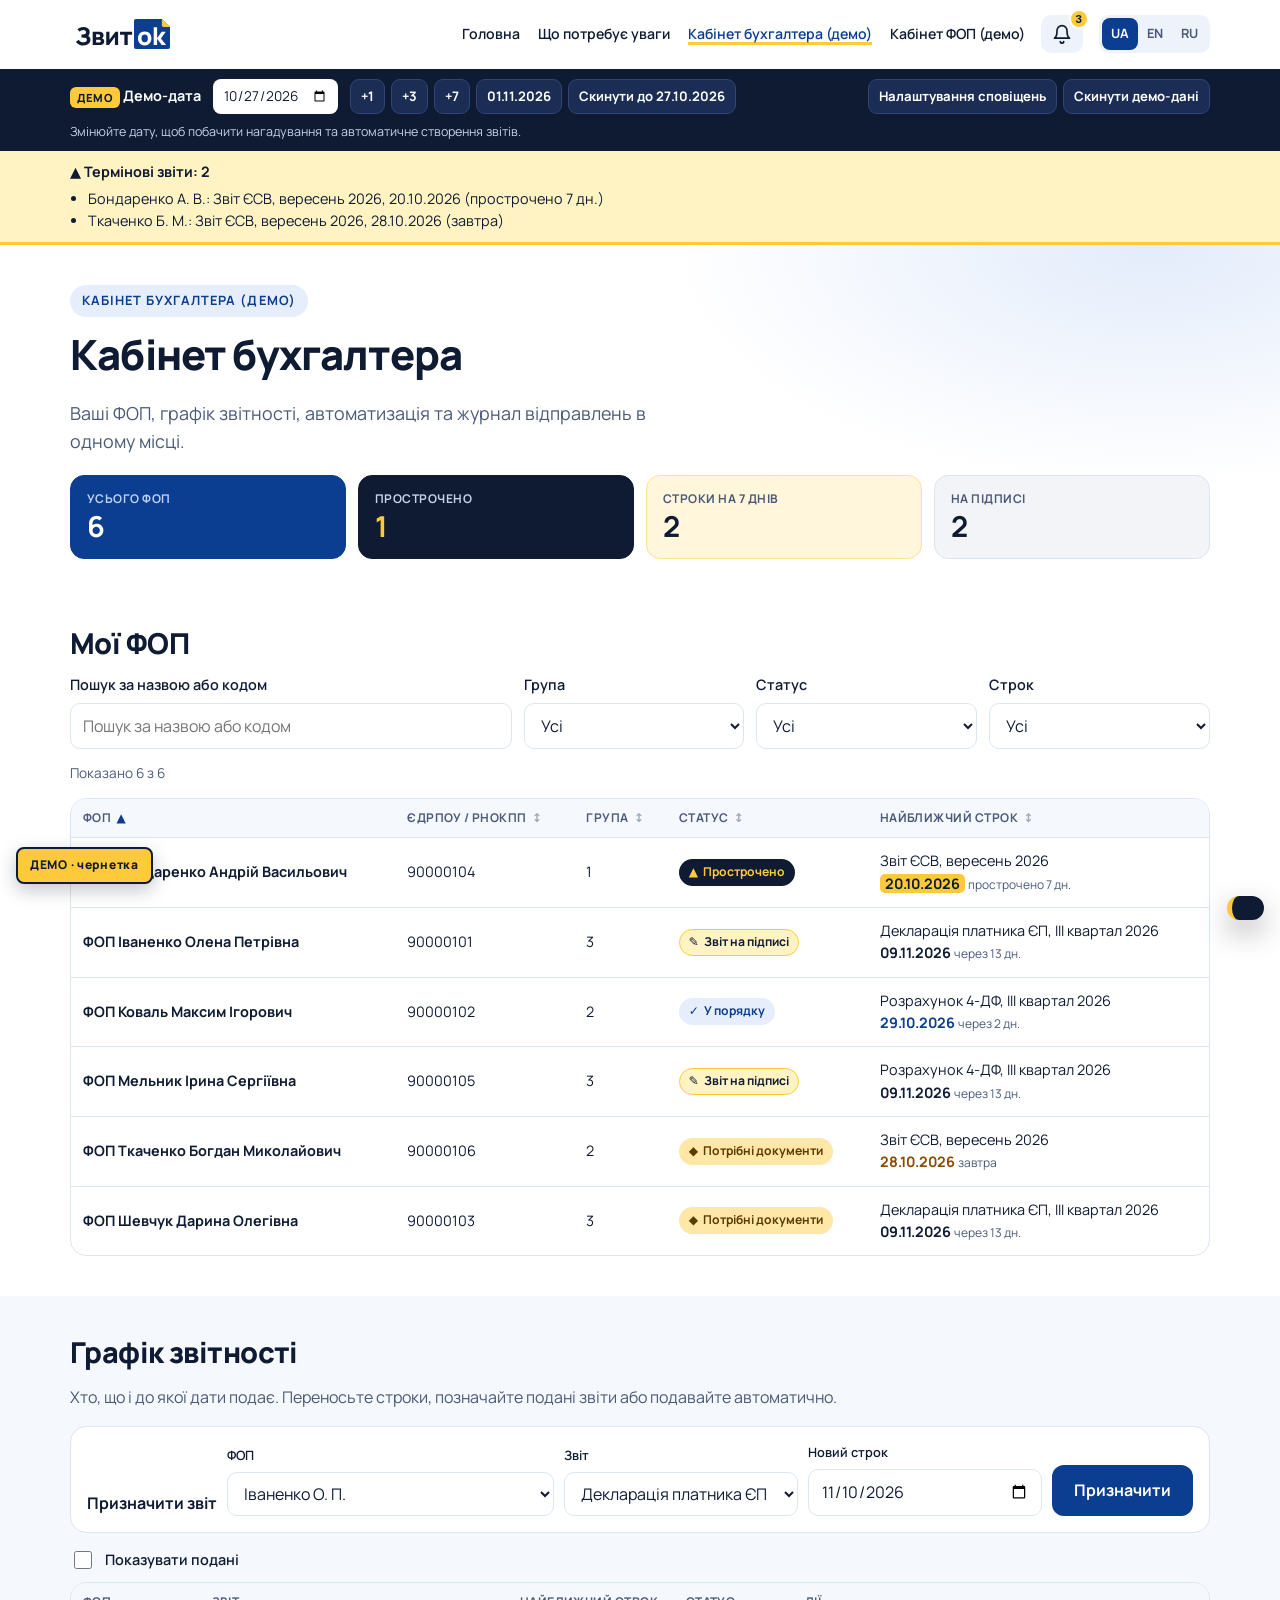
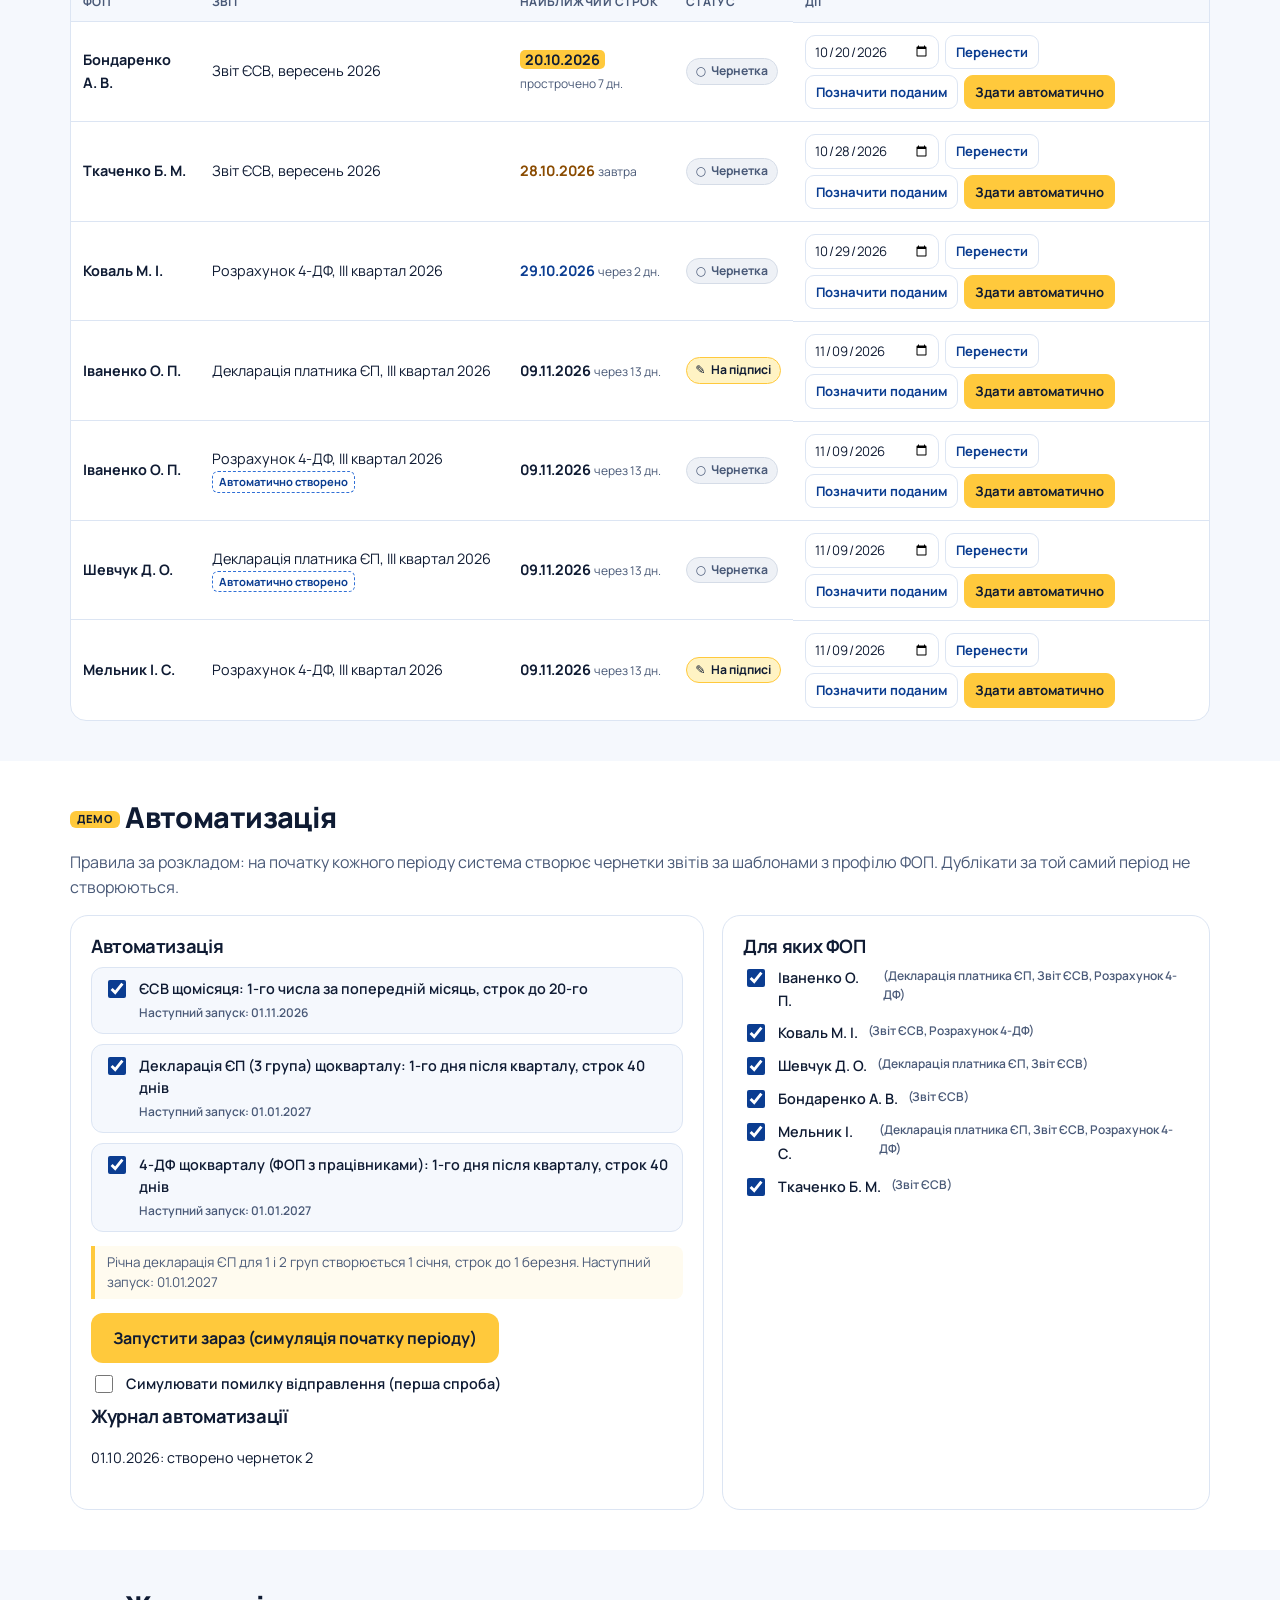
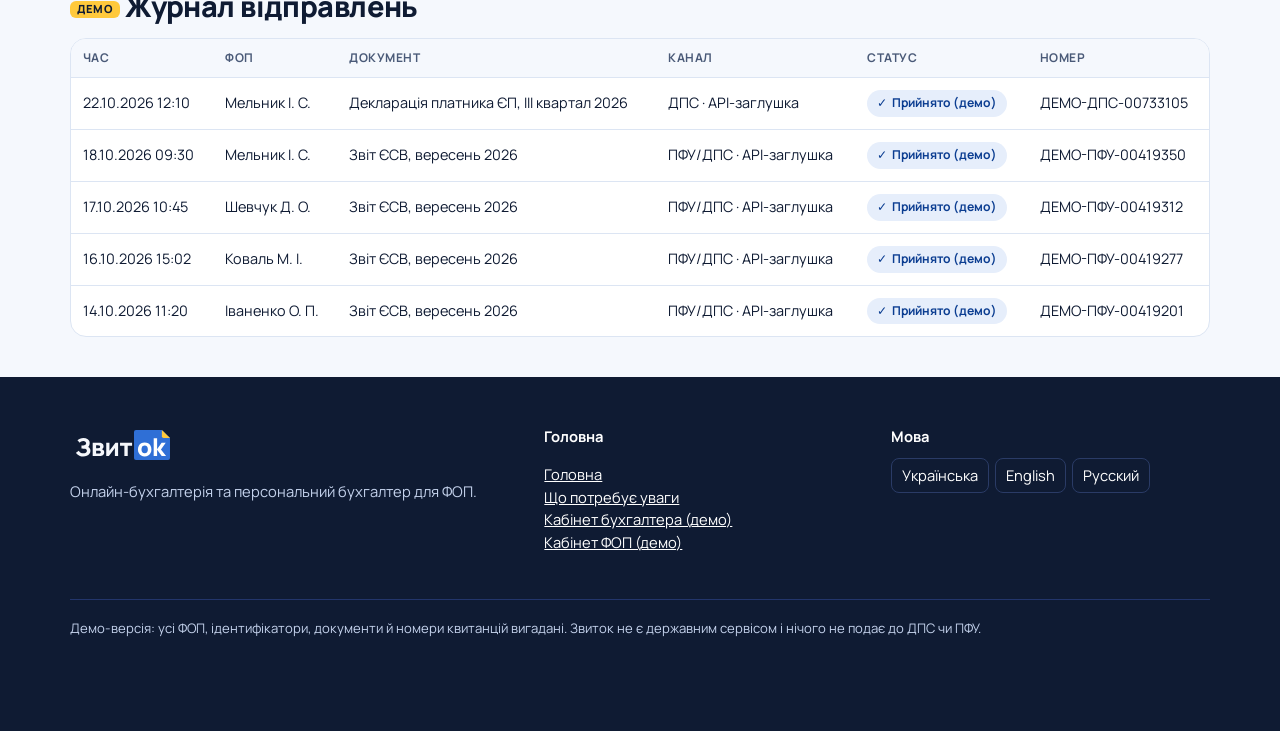
==== accountant.html @ 7a078bf0 "Add accountant, FOP cabinet and dashboard demo pages with automation layer" ====
<!doctype html>
<html lang="uk">
<head>
<meta charset="utf-8"><meta name="viewport" content="width=device-width,initial-scale=1">
<title>Звиток (демо)</title>
<meta name="theme-color" content="#0B3D91"><meta name="robots" content="noindex">
<link rel="icon" href="assets/favicon.ico" sizes="any"><link rel="icon" type="image/png" href="assets/favicon-32.png"><link rel="apple-touch-icon" href="assets/android-chrome-192.png">
<link rel="stylesheet" href="styles.css"><link rel="stylesheet" href="cabinet.css">
</head>
<body data-page="acc" data-title="t_acc">
<main id="main" class="cab">
<section class="chead"><div class="wrap">
 <span class="eyebrow" data-i18n="nav_acc"></span><h1 data-i18n="a_h1"></h1><p class="lead" data-i18n="a_lead"></p>
 <div class="counters" id="counters"></div>
</div></section>

<section class="cs" aria-labelledby="h-fops"><div class="wrap">
 <h2 id="h-fops" data-i18n="tb_title"></h2>
 <div class="filters">
  <div><label for="fq" data-i18n="search"></label><input id="fq" type="search" data-i18n-ph="search" autocomplete="off"></div>
  <div><label for="fg" data-i18n="f_group"></label><select id="fg"><option value="" data-i18n="all"></option><option value="1">1</option><option value="2">2</option><option value="3">3</option></select></div>
  <div><label for="fs" data-i18n="f_status"></label><select id="fs"><option value="" data-i18n="all"></option><option value="ok" data-i18n="fs_ok"></option><option value="docs" data-i18n="fs_docs"></option><option value="sign" data-i18n="fs_sign"></option><option value="over" data-i18n="fs_over"></option></select></div>
  <div><label for="fd" data-i18n="f_dl"></label><select id="fd"><option value="" data-i18n="all"></option><option value="d7" data-i18n="dl_7"></option><option value="m" data-i18n="dl_m"></option><option value="over" data-i18n="dl_over"></option></select></div>
 </div>
 <p class="muted small" id="found" aria-live="polite"></p>
 <div class="tcard"><table class="dt rt" id="ftab"><thead><tr>
  <th aria-sort="ascending" data-k="name"><button data-i18n="th_name"></button></th><th aria-sort="none" data-k="code"><button data-i18n="th_code"></button></th><th aria-sort="none" data-k="group"><button data-i18n="th_group"></button></th><th aria-sort="none" data-k="status"><button data-i18n="th_status"></button></th><th aria-sort="none" data-k="dl"><button data-i18n="th_dl"></button></th>
 </tr></thead><tbody></tbody></table></div>
</div></section>

<section class="cs alt" aria-labelledby="h-sch" id="schedule"><div class="wrap">
 <h2 id="h-sch" data-i18n="sc_title"></h2><p class="muted" data-i18n="sc_lead"></p>
 <form class="addf" id="addf"><b data-i18n="add_title"></b>
  <div><label for="af" data-i18n="th_name"></label><select id="af" required></select></div>
  <div><label for="at" data-i18n="th_rep"></label><select id="at"><option value="ep" data-i18n="ty_ep"></option><option value="df4" data-i18n="ty_df4"></option><option value="esv" data-i18n="ty_esv"></option></select></div>
  <div><label for="ad" data-i18n="new_dl"></label><input type="date" id="ad" required></div>
  <button class="btn btn-b" data-i18n="add_btn"></button>
 </form>
 <label class="tg"><input type="checkbox" id="showsub"> <span data-i18n="show_sub"></span></label>
 <div class="tcard"><table class="dt rt" id="stab"><thead><tr><th data-i18n="th_name"></th><th data-i18n="th_rep"></th><th data-i18n="th_dl"></th><th data-i18n="th_status"></th><th data-i18n="th_act"></th></tr></thead><tbody></tbody></table></div>
</div></section>

<section class="cs" aria-labelledby="h-auto" id="automation"><div class="wrap">
 <h2 id="h-auto"><span class="dtag">ДЕМО</span> <span data-i18n="au_title"></span></h2><p class="muted" data-i18n="au_lead"></p>
 <div class="agrid"><div class="panel" id="rules"></div><div class="panel" id="afops"></div></div>
</div></section>

<section class="cs alt" aria-labelledby="h-log" id="log"><div class="wrap">
 <h2 id="h-log"><span class="dtag">ДЕМО</span> <span data-i18n="lg_title"></span></h2>
 <div class="tcard"><table class="dt rt" id="ltab"><thead><tr><th data-i18n="lg_time"></th><th data-i18n="lg_fop"></th><th data-i18n="lg_doc"></th><th data-i18n="lg_ch"></th><th data-i18n="lg_st"></th><th data-i18n="lg_ref"></th></tr></thead><tbody></tbody></table></div>
</div></section>
</main>
<script src="i18n.js"></script><script src="cab-i18n.js"></script><script src="data.js"></script><script src="common.js"></script><script src="fopcard.js"></script><script src="accountant.js"></script>
</body></html>
---- styles.css ----
@font-face{font-family:Manrope;src:url(assets/manrope.ttf) format("truetype");font-weight:200 800;font-display:swap}
:root{--blue:#0B3D91;--yellow:#FFC93C;--navy:#0F1B33;--dark:#0B1630;--lblue:#2F6FD6;--bg:#F5F8FD;--line:#DCE5F3;--muted:#4A5A78;--r:18px}
*{box-sizing:border-box}html{scroll-behavior:smooth;scroll-padding-top:80px}
body{margin:0;font-family:Manrope,system-ui,-apple-system,"Segoe UI",Roboto,sans-serif;color:var(--navy);background:#fff;line-height:1.55;-webkit-font-smoothing:antialiased}
img{max-width:100%;display:block}a{color:var(--blue)}
.wrap{max-width:1180px;margin:0 auto;padding:0 20px}
h1,h2,h3{line-height:1.15;margin:0 0 .5em;letter-spacing:-.02em}
h1{font-size:clamp(2rem,5.2vw,3.5rem);font-weight:800}h2{font-size:clamp(1.6rem,3.4vw,2.5rem);font-weight:800}h3{font-size:1.15rem;font-weight:700}
.eyebrow{display:inline-block;font-size:.8rem;font-weight:700;letter-spacing:.08em;text-transform:uppercase;color:var(--blue);background:#E6EEFB;padding:6px 12px;border-radius:99px;margin-bottom:14px}
.dark .eyebrow{background:rgba(255,201,60,.14);color:var(--yellow)}
.lead{font-size:1.12rem;color:var(--muted);max-width:640px}.dark .lead{color:#C4D2EC}
section{padding:72px 0}.dark{background:var(--dark);color:#fff}
.btn{display:inline-flex;align-items:center;gap:8px;font:inherit;font-weight:700;border:0;border-radius:12px;padding:13px 22px;cursor:pointer;text-decoration:none;transition:transform .2s,box-shadow .2s,background .2s}
.btn-y{background:var(--yellow);color:var(--navy)}.btn-y:hover{transform:translateY(-2px);box-shadow:0 10px 24px rgba(255,201,60,.4)}
.btn-b{background:var(--blue);color:#fff}.btn-b:hover{background:var(--lblue)}
.btn-o{background:transparent;color:var(--blue);border:2px solid var(--line)}.btn-o:hover{border-color:var(--blue)}
:focus-visible{outline:3px solid var(--lblue);outline-offset:3px}
.skip{position:absolute;left:-999px}.skip:focus{left:10px;top:10px;z-index:99;background:#fff;padding:8px}
/* ribbon */
.ribbon{position:fixed;bottom:16px;left:16px;z-index:60;background:var(--yellow);color:var(--navy);font-weight:800;font-size:.75rem;letter-spacing:.06em;padding:7px 12px;border-radius:8px;box-shadow:0 6px 18px rgba(15,27,51,.25);border:2px solid var(--navy)}
/* header */
header{position:sticky;top:0;z-index:50;background:rgba(255,255,255,.9);backdrop-filter:blur(10px);border-bottom:1px solid transparent;transition:border-color .2s,box-shadow .2s}
header.scrolled{border-color:var(--line);box-shadow:0 4px 20px rgba(15,27,51,.06)}
.hbar{display:flex;align-items:center;gap:16px;height:68px}
.logo img{height:40px;width:auto}
nav.main{display:none;gap:16px;margin-left:auto;align-items:center}nav.main a{white-space:nowrap;font-size:.88rem!important;color:var(--navy);text-decoration:none;font-weight:600;font-size:.95rem}nav.main a:hover{color:var(--blue)}
.langs{display:flex;background:#EEF3FB;border-radius:10px;padding:3px;margin-left:auto}
.langs button{font:inherit;font-size:.8rem;font-weight:700;border:0;background:none;padding:6px 9px;border-radius:8px;cursor:pointer;color:var(--muted)}
.langs button[aria-pressed=true]{background:var(--blue);color:#fff}
.hcta{display:none}
.burger{border:0;background:#EEF3FB;border-radius:10px;width:42px;height:38px;cursor:pointer;font-size:1.2rem;color:var(--navy)}
.mnav{display:none;flex-direction:column;padding:8px 20px 18px;border-top:1px solid var(--line);background:#fff}
.mnav.open{display:flex}.mnav a{padding:10px 0;color:var(--navy);text-decoration:none;font-weight:600}
@media(min-width:1240px){nav.main{display:flex}.langs{margin-left:0}.hcta{display:inline-flex}.burger{display:none}.mnav{display:none!important}}
/* hero */
.hero{padding:56px 0 64px;background:radial-gradient(900px 500px at 85% 10%,#E3ECFB 0,transparent 60%),radial-gradient(600px 400px at 0 100%,#FFF3D1 0,transparent 60%),#fff}
.hgrid{display:grid;gap:44px;align-items:center}
@media(min-width:960px){.hgrid{grid-template-columns:1.05fr 1fr}}
.hero h1 .hl{background:linear-gradient(transparent 62%,var(--yellow) 62%);padding:0 4px}
.hbtns{display:flex;flex-wrap:wrap;gap:12px;margin:26px 0 18px}
.hnote{font-size:.9rem;color:var(--muted)}
/* mockups */
.mock{background:#fff;border-radius:20px;box-shadow:0 30px 70px rgba(11,61,145,.18);border:1px solid var(--line);overflow:hidden;color:var(--navy)}
.mbar{display:flex;gap:6px;padding:11px 14px;background:#F0F4FB;border-bottom:1px solid var(--line);align-items:center}
.mbar i{width:10px;height:10px;border-radius:50%;background:#C9D5EA}.mbar i:first-child{background:var(--yellow)}.mbar i:nth-child(2){background:var(--lblue)}
.mbar span{margin-left:10px;font-size:.75rem;color:var(--muted)}
.mbody{padding:18px;display:grid;gap:12px}
.mrow{display:grid;grid-template-columns:1fr 1fr;gap:12px}
.card{background:var(--bg);border:1px solid var(--line);border-radius:14px;padding:14px}
.card small{display:block;font-size:.72rem;color:var(--muted);font-weight:600;text-transform:uppercase;letter-spacing:.05em}
.card b{font-size:1.35rem;display:block;margin-top:4px}
.card.y{background:#FFF6DC;border-color:#FFE29A}.card.bl{background:var(--blue);color:#fff;border-color:var(--blue)}.card.bl small{color:#BFD1F2}
.li{display:flex;justify-content:space-between;gap:10px;font-size:.85rem;padding:7px 0;border-bottom:1px dashed var(--line)}.li:last-child{border:0}
.tag{font-size:.7rem;font-weight:700;padding:2px 8px;border-radius:99px;background:#E6EEFB;color:var(--blue);white-space:nowrap}.tag.y{background:var(--yellow);color:var(--navy)}
.bubble{font-size:.82rem;padding:8px 12px;border-radius:12px;max-width:85%}.bubble.a{background:#E6EEFB}.bubble.u{background:var(--blue);color:#fff;margin-left:auto}
.bar{height:8px;border-radius:9px;background:#E3EAF6;overflow:hidden}.bar i{display:block;height:100%;background:linear-gradient(90deg,var(--lblue),var(--blue))}
.float{animation:fl 6s ease-in-out infinite}@keyframes fl{50%{transform:translateY(-8px)}}
/* trust */
.trust{padding:22px 0;border-block:1px solid var(--line);background:#fff}
.tgrid{display:flex;flex-wrap:wrap;gap:12px 28px;justify-content:center;font-weight:600;font-size:.92rem;color:var(--muted)}
.tgrid span::before{content:"";display:inline-block;width:9px;height:9px;border-radius:3px;background:var(--yellow);margin-right:9px;transform:rotate(45deg)}
/* grids */
.shead{max-width:720px;margin-bottom:40px}
.g3{display:grid;gap:18px}@media(min-width:640px){.g3{grid-template-columns:1fr 1fr}}@media(min-width:960px){.g3{grid-template-columns:repeat(3,1fr)}}
.feat{background:#fff;border:1px solid var(--line);border-radius:var(--r);padding:24px;transition:transform .25s,box-shadow .25s}
.feat:hover{transform:translateY(-4px);box-shadow:0 18px 40px rgba(11,61,145,.1)}
.feat p{color:var(--muted);margin:0}
.ico{width:46px;height:46px;border-radius:12px;background:#E6EEFB;display:grid;place-items:center;margin-bottom:14px}
.ico svg{width:24px;height:24px;stroke:var(--blue);fill:none;stroke-width:2;stroke-linecap:round;stroke-linejoin:round}
.alt{background:var(--bg)}
/* accountant */
.split{display:grid;gap:40px;align-items:center}@media(min-width:960px){.split{grid-template-columns:1fr 1fr}}
.steps{list-style:none;padding:0;margin:26px 0 0;display:grid;gap:14px;counter-reset:s}
.steps li{display:flex;gap:16px;background:rgba(255,255,255,.05);border:1px solid rgba(255,255,255,.1);border-radius:14px;padding:16px}
.steps li::before{counter-increment:s;content:counter(s);flex:none;width:36px;height:36px;border-radius:10px;background:var(--yellow);color:var(--navy);font-weight:800;display:grid;place-items:center}
.steps b{display:block}.steps span{color:#C4D2EC;font-size:.95rem}
.duties{display:grid;gap:12px;grid-template-columns:1fr 1fr}
.duty{background:#13224A;border:1px solid #22356B;border-radius:14px;padding:16px;font-weight:600;font-size:.95rem}
.duty i{display:block;width:28px;height:4px;border-radius:4px;background:var(--yellow);margin-bottom:10px}
/* showcase */
.chips{display:flex;flex-wrap:wrap;gap:8px;margin-top:20px}.chips span{background:#fff;border:1px solid var(--line);border-radius:99px;padding:6px 12px;font-size:.85rem;font-weight:600}
.dark .chips span{background:#13224A;border-color:#22356B;color:#fff}
.tbl{width:100%;border-collapse:collapse;font-size:.82rem}.tbl th{text-align:left;color:var(--muted);font-weight:600;font-size:.72rem;text-transform:uppercase;padding:6px 4px}.tbl td{padding:8px 4px;border-top:1px solid var(--line)}
.tbl input{accent-color:var(--blue)}
.scroll-x{overflow-x:auto}
/* security */
.sec{background:#fff;border:1px solid var(--line);border-radius:var(--r);padding:22px}
.sec p{color:var(--muted);margin:0;font-size:.95rem}
.honest{margin-top:24px;font-size:.9rem;color:var(--muted);border-left:4px solid var(--yellow);padding:8px 14px;background:#FFFBEF;border-radius:0 10px 10px 0}
/* pricing */
.ph{display:inline-block;background:var(--yellow);color:var(--navy);font-weight:800;font-size:.75rem;padding:4px 10px;border-radius:6px;margin-bottom:12px;letter-spacing:.04em}
.plan{background:#fff;border:1px solid var(--line);border-radius:var(--r);padding:28px;display:flex;flex-direction:column;position:relative}
.plan.pop{border:2px solid var(--blue);box-shadow:0 20px 50px rgba(11,61,145,.15)}
.plan .badge{position:absolute;top:-12px;right:20px;background:var(--blue);color:#fff;font-size:.72rem;font-weight:700;padding:4px 10px;border-radius:99px}
.price{font-size:1.8rem;font-weight:800;margin:6px 0 4px}.price small{font-size:.9rem;color:var(--muted);font-weight:600}
.plan ul{list-style:none;padding:0;margin:16px 0 24px;display:grid;gap:9px;flex:1}
.plan li{padding-left:24px;position:relative;font-size:.95rem}.plan li::before{content:"";position:absolute;left:2px;top:7px;width:10px;height:10px;border-radius:3px;background:var(--blue);transform:rotate(45deg)}
.pnote{text-align:center;margin-top:22px;color:var(--muted);font-size:.9rem}
/* faq */
.faq{max-width:820px}
details{background:#fff;border:1px solid var(--line);border-radius:14px;margin-bottom:12px;padding:0 20px}
summary{cursor:pointer;font-weight:700;padding:18px 30px 18px 0;list-style:none;position:relative}summary::-webkit-details-marker{display:none}
summary::after{content:"+";position:absolute;right:0;top:14px;font-size:1.4rem;color:var(--blue);transition:transform .2s}details[open] summary::after{transform:rotate(45deg)}
details p{margin:0 0 18px;color:var(--muted)}
/* form */
.fbox{background:#fff;color:var(--navy);border-radius:22px;padding:28px;box-shadow:0 30px 70px rgba(0,0,0,.3)}
.fgrid{display:grid;gap:14px}@media(min-width:640px){.fgrid{grid-template-columns:1fr 1fr}.full{grid-column:1/-1}}
label{font-weight:600;font-size:.9rem;display:block;margin-bottom:6px}
input,select,textarea{width:100%;font:inherit;padding:12px 14px;border:1.5px solid var(--line);border-radius:10px;background:#fff;color:var(--navy)}
input:focus,select:focus,textarea:focus{border-color:var(--lblue);outline:none;box-shadow:0 0 0 3px rgba(47,111,214,.2)}
.err{color:#8A4B00;font-size:.8rem;font-weight:600;margin-top:4px;min-height:1em}
.invalid{border-color:#D99500!important;background:#FFFBEF}
.consent{display:flex;gap:10px;align-items:flex-start;font-weight:500;font-size:.88rem}.consent input{width:18px;height:18px;margin-top:2px;flex:none;accent-color:var(--blue)}
.demo-note{font-size:.82rem;color:var(--muted);margin-top:10px}
.success{display:none;text-align:center;padding:30px 10px}.success.show{display:block;animation:pop .4s ease}
.success .sicon{width:72px;height:72px;margin:0 auto 16px;border-radius:50%;background:var(--yellow);display:grid;place-items:center}
.success .sicon svg{width:34px;stroke:var(--blue);stroke-width:3.5;fill:none;stroke-linecap:round;stroke-linejoin:round}
@keyframes pop{from{opacity:0;transform:scale(.95)}}
/* footer */
footer{background:var(--navy);color:#C4D2EC;padding:48px 0 70px;font-size:.92rem}
.fg{display:grid;gap:28px}@media(min-width:800px){.fg{grid-template-columns:1.4fr 1fr 1fr}}
footer a{color:#fff}footer h4{color:#fff;margin:0 0 10px}
.flangs button{font:inherit;background:none;border:1px solid #2A3B66;color:#fff;border-radius:8px;padding:5px 10px;margin-right:6px;cursor:pointer}
.disc{border-top:1px solid #22356B;margin-top:30px;padding-top:18px;font-size:.82rem}
/* reveal */
.rv{opacity:0;transform:translateY(18px);transition:opacity .6s ease,transform .6s ease}.rv.in{opacity:1;transform:none}
@media(prefers-reduced-motion:reduce){*{animation:none!important;transition:none!important}html{scroll-behavior:auto}.rv{opacity:1;transform:none}}
.shot .float{animation:none}
---- cabinet.css ----
/* Звиток demo cabinets: shared styles on top of styles.css (blue / yellow / navy only) */
.sr{position:absolute;width:1px;height:1px;overflow:hidden;clip:rect(0 0 0 0);white-space:nowrap}
.muted{color:var(--muted)}.small{font-size:.85rem}
nav.cnav{gap:18px}nav.cnav a{font-size:.9rem}nav a[aria-current=page]{color:var(--blue);box-shadow:inset 0 -3px 0 var(--yellow)}
.mnav a[aria-current=page]{color:var(--blue);font-weight:800}
.bellw{position:relative;margin-left:auto}@media(min-width:1000px){.bellw{margin-left:0}}
.bell{position:relative;width:42px;height:38px;border:0;border-radius:10px;background:#EEF3FB;cursor:pointer;display:grid;place-items:center}
.bell svg{width:20px;height:20px;stroke:var(--navy);fill:none;stroke-width:2;stroke-linecap:round;stroke-linejoin:round}
.badge{position:absolute;top:-6px;right:-6px;min-width:20px;height:20px;padding:0 5px;border-radius:99px;background:var(--yellow);color:var(--navy);font-size:.72rem;font-weight:800;display:grid;place-items:center;border:2px solid #fff}
.langs{margin-left:0}
.npanel{position:absolute;right:-60px;top:46px;width:min(380px,calc(100vw - 24px));max-height:70vh;overflow:auto;background:#fff;border:1px solid var(--line);border-radius:16px;box-shadow:0 24px 60px rgba(15,27,51,.2);z-index:70}
@media(max-width:520px){.npanel{position:fixed;left:12px;right:12px;top:74px;width:auto}}
.nhead{display:flex;justify-content:space-between;align-items:center;gap:10px;padding:12px 14px;border-bottom:1px solid var(--line);position:sticky;top:0;background:#fff}
.npanel ul{list-style:none;margin:0;padding:0}.ni{display:flex;gap:10px;padding:12px 14px;border-bottom:1px dashed var(--line)}.ni p{margin:0;font-size:.88rem}.ni small{color:var(--muted)}
.ni.unread{background:#F3F7FE}.ni.unread p{font-weight:700}.nempty{padding:16px;color:var(--muted)}
.nk{flex:none;width:26px;height:26px;border-radius:8px;display:grid;place-items:center;font-size:.8rem;background:#E6EEFB;color:var(--blue)}.nk.k-over{background:var(--navy);color:var(--yellow)}.nk.k-soon{background:var(--yellow);color:var(--navy)}.nk.k-gen{background:#FFF3C4;color:var(--navy)}
.nacts{display:flex;gap:14px;margin-top:4px;font-size:.82rem}
.lnk{font:inherit;background:none;border:0;padding:0;color:var(--blue);cursor:pointer;text-decoration:underline;text-align:left}.lnk.strong{font-weight:700;text-decoration:none;color:var(--navy)}.lnk.strong:hover{color:var(--blue);text-decoration:underline}
.demobar{background:var(--navy);color:#fff;font-size:.85rem}
.dbar{display:flex;flex-wrap:wrap;align-items:center;gap:8px 12px;padding-top:10px;padding-bottom:10px}
.dbar label{margin:0;font-weight:700}.dbar input[type=date]{width:auto;padding:6px 10px;border-radius:8px;border:0;font-size:.85rem}
.qbtns{display:flex;flex-wrap:wrap;gap:6px}.qbtns.end{margin-left:auto}.dhint{flex-basis:100%;margin:0;color:#C4D2EC;font-size:.78rem}
.demobar .sbtn{background:#1B2C55;color:#fff;border-color:#2F4478}.demobar .sbtn:hover{background:var(--blue)}
.dtag{display:inline-block;background:var(--yellow);color:var(--navy);font-weight:800;font-size:.7rem;letter-spacing:.06em;padding:2px 7px;border-radius:6px;vertical-align:middle}
.banner{background:#FFF3C4;border-bottom:3px solid var(--yellow);color:var(--navy);padding:10px 0;font-size:.9rem}.banner ul{margin:4px 0 0;padding-left:18px}
.sbtn{font:inherit;font-size:.82rem;font-weight:700;border:1.5px solid var(--line);background:#fff;color:var(--blue);border-radius:9px;padding:6px 10px;cursor:pointer;white-space:nowrap}
.sbtn:hover{border-color:var(--blue)}.sbtn.y{background:var(--yellow);border-color:var(--yellow);color:var(--navy)}.sbtn.y:hover{border-color:var(--navy)}
.cab .chead{padding:40px 0 28px;background:radial-gradient(800px 400px at 90% 0,#E3ECFB 0,transparent 60%),#fff}
.cab h1{font-size:clamp(1.8rem,4vw,2.6rem)}.cs{padding:40px 0}.cs h2{font-size:clamp(1.35rem,2.6vw,1.8rem)}.h3{font-size:1.1rem!important}
.counters{display:grid;grid-template-columns:repeat(2,1fr);gap:12px;margin-top:20px}@media(min-width:800px){.counters{grid-template-columns:repeat(4,1fr)}}
.cnt{border-radius:14px;padding:14px 16px;border:1px solid var(--line);background:#fff}.cnt small{display:block;font-size:.75rem;font-weight:700;text-transform:uppercase;letter-spacing:.04em;color:var(--muted)}.cnt b{font-size:1.8rem;line-height:1.2}
.cnt.cb{background:var(--blue);border-color:var(--blue);color:#fff}.cnt.cb small{color:#BFD1F2}.cnt.co{background:var(--navy);color:var(--yellow);border-color:var(--navy)}.cnt.co small{color:#C4D2EC}.cnt.cy{background:#FFF6DC;border-color:#FFE29A}.cnt.cg{background:#F2F4F8}
.chip{display:inline-flex;align-items:center;gap:5px;font-size:.76rem;font-weight:700;padding:3px 9px;border-radius:99px;white-space:nowrap;border:1px solid transparent}
.c-ok,.c-submitted,.c-filed{background:#E6EEFB;color:var(--blue)}.c-docs,.c-signed{background:#FFE7A8;color:#5C3B00}.c-sign,.c-signing{background:#FFF3C4;color:var(--navy);border-color:var(--yellow)}
.c-over,.c-err{background:var(--navy);color:var(--yellow)}.c-draft{background:#EEF1F6;color:#4A5A78;border-color:#D5DCE7}
.abadge{display:inline-block;font-size:.7rem;font-weight:700;color:var(--blue);border:1.5px dashed var(--lblue);border-radius:6px;padding:1px 6px;white-space:nowrap}
.dl{font-weight:700}.dl.over{color:var(--navy);background:var(--yellow);padding:0 5px;border-radius:5px}.dl.soon{color:#8A4B00}.dl.week{color:var(--blue)}
.filters{display:grid;gap:12px;grid-template-columns:1fr 1fr;margin:8px 0}.filters>div:first-child{grid-column:1/-1}@media(min-width:900px){.filters{grid-template-columns:2fr 1fr 1fr 1fr}.filters>div:first-child{grid-column:auto}}
.filters input,.filters select{padding:10px 12px}
.tcard{background:#fff;border:1px solid var(--line);border-radius:16px;overflow:hidden}
.dt{width:100%;border-collapse:collapse;font-size:.9rem}.dt th{text-align:left;font-size:.75rem;text-transform:uppercase;letter-spacing:.04em;color:var(--muted);background:#F5F8FD;padding:10px 12px;font-weight:700}
.dt td{padding:12px;border-top:1px solid var(--line);vertical-align:middle}
.dt th button{font:inherit;text-transform:inherit;letter-spacing:inherit;color:inherit;background:none;border:0;cursor:pointer;padding:0;font-weight:700}
.dt th[aria-sort] button::after{content:"↕";margin-left:5px;opacity:.5}.dt th[aria-sort=ascending] button::after{content:"▲";opacity:1;color:var(--blue)}.dt th[aria-sort=descending] button::after{content:"▼";opacity:1;color:var(--blue)}
tr.click{cursor:pointer}tr.click:hover td{background:#F7FAFF}tr.hl td{background:#FFF6DC}
.acts{display:flex;flex-wrap:wrap;gap:6px;align-items:center}.mv{display:inline-flex;gap:6px}.mv input{width:auto;padding:5px 8px;font-size:.82rem}
@media(max-width:760px){.rt thead{display:none}.rt,.rt tbody,.rt tr,.rt td{display:block;width:100%}.rt tr{border-top:1px solid var(--line);padding:8px 0}.rt td{border:0;padding:5px 14px;display:grid;grid-template-columns:38% 1fr;gap:8px}.rt td::before{content:attr(data-l);font-size:.72rem;font-weight:700;text-transform:uppercase;color:var(--muted)}.rt td[colspan]{display:block}.rt td[colspan]::before{content:none}.rt td.acts{display:flex}.rt td.acts::before{flex-basis:100%}}
.addf{display:grid;gap:10px;background:#fff;border:1px solid var(--line);border-radius:16px;padding:16px;margin:16px 0}@media(min-width:900px){.addf{grid-template-columns:auto 1.4fr 1fr 1fr auto;align-items:end}}
.addf label{font-size:.8rem}.addf input,.addf select{padding:9px 12px}
.tg{display:flex;gap:10px;align-items:flex-start;font-weight:600;font-size:.9rem;margin:10px 0}.tg input{width:18px;height:18px;flex:none;margin-top:2px;accent-color:var(--blue)}.rule{background:#F5F8FD;border:1px solid var(--line);border-radius:12px;padding:10px 12px}
.agrid{display:grid;gap:18px}@media(min-width:900px){.agrid{grid-template-columns:1.3fr 1fr}}
.panel{background:#fff;border:1px solid var(--line);border-radius:18px;padding:20px}.note{font-size:.84rem;color:var(--muted);border-left:4px solid var(--yellow);padding:6px 12px;background:#FFFBEF;border-radius:0 8px 8px 0}
.clist{list-style:none;padding:0;margin:0 0 10px}.clist li{display:flex;justify-content:space-between;gap:10px;flex-wrap:wrap;align-items:center;padding:10px 0;border-bottom:1px dashed var(--line);font-size:.9rem}.clist li:last-child{border:0}
.dgrid{display:grid;gap:18px}@media(min-width:900px){.dgrid{grid-template-columns:1fr 1fr}.dbox.wide{grid-column:1/-1}}
.dbox h2{display:flex;justify-content:space-between;align-items:center}.num{display:inline-grid;place-items:center;min-width:26px;height:24px;padding:0 6px;border-radius:99px;background:#E6EEFB;color:var(--blue);font-size:.8rem;font-weight:800}
.dbox.o{border-top:5px solid var(--navy)}.dbox.y{border-top:5px solid var(--yellow)}.dbox.g{border-top:5px solid #C9D5EA}.dbox.wide{border-top:5px solid var(--blue)}
/* dialogs */
.dlg{border:0;border-radius:20px;padding:24px;max-width:560px;width:calc(100% - 24px);color:var(--navy);box-shadow:0 30px 80px rgba(0,0,0,.35)}.dlg.wide{max-width:680px}
.dlg::backdrop{background:rgba(11,22,48,.55)}.dlg h2{font-size:1.35rem}
.dlg.side{margin:0 0 0 auto;height:100%;max-height:100%;border-radius:20px 0 0 20px;max-width:620px}@media(max-width:620px){.dlg.side{border-radius:0;width:100%;max-width:100%}}
.dh{display:flex;justify-content:space-between;gap:12px;align-items:flex-start}.x{border:0;background:#EEF3FB;border-radius:10px;width:38px;height:38px;cursor:pointer;font-size:1rem;flex:none}
.dact{display:flex;flex-wrap:wrap;gap:10px;justify-content:flex-end;margin-top:18px}
fieldset{border:1px solid var(--line);border-radius:12px;margin:0 0 12px;padding:6px 14px}legend{font-weight:700;padding:0 6px}
.kv{display:grid;grid-template-columns:minmax(110px,38%) 1fr;gap:6px 12px;margin:12px 0;font-size:.9rem}.kv dt{color:var(--muted);font-weight:600}.kv dd{margin:0;overflow-wrap:anywhere}
.warn{background:#FFF3C4;border:1px solid var(--yellow);border-radius:12px;padding:10px 12px;font-size:.88rem}
.steps2{list-style:none;padding:0;margin:14px 0;display:grid;gap:8px}.steps2 li{display:flex;gap:10px;align-items:center;color:var(--muted);font-weight:600}
.si{width:22px;height:22px;border-radius:50%;border:2px solid #C9D5EA;display:grid;place-items:center;font-size:.7rem;flex:none}
.steps2 li.act{color:var(--navy)}.steps2 li.act .si{border-color:var(--lblue);border-top-color:transparent;animation:spin .8s linear infinite}
.steps2 li.done{color:var(--navy)}.steps2 li.done .si{background:var(--blue);border-color:var(--blue);color:#fff}.steps2 li.done .si::after{content:"✓"}
.steps2 li.fail .si{background:var(--navy);border-color:var(--navy);color:var(--yellow)}.steps2 li.fail .si::after{content:"!"}
@keyframes spin{to{transform:rotate(360deg)}}
.receipt{border:2px dashed var(--blue);border-radius:14px;padding:14px;background:#F5F8FD}
.tl{list-style:none;padding:0 0 0 16px;border-left:3px solid #E6EEFB;margin:0;font-size:.88rem}.tl li{position:relative;padding:6px 0}.tl li::before{content:"";position:absolute;left:-23px;top:12px;width:11px;height:11px;border-radius:3px;background:var(--yellow);transform:rotate(45deg)}.tl time{font-weight:700;color:var(--blue);margin-right:6px}
/* FOP cabinet */
.tabs{display:flex;gap:6px;flex-wrap:wrap;margin:10px 0 14px}.tabs button{font:inherit;font-weight:700;border:1.5px solid var(--line);background:#fff;color:var(--navy);padding:9px 14px;border-radius:12px;cursor:pointer}
.tabs button[aria-selected=true]{background:var(--blue);border-color:var(--blue);color:#fff}.tabs button[aria-selected=true] .num{background:var(--yellow);color:var(--navy)}
.doclist{list-style:none;margin:0;padding:0}.doclist li{display:flex;gap:12px;align-items:center;flex-wrap:wrap;padding:14px 16px;border-bottom:1px solid var(--line)}.doclist li:last-child{border:0}
.dico{width:40px;height:40px;border-radius:10px;background:#E6EEFB;color:var(--blue);display:grid;place-items:center;font-size:1.2rem;flex:none}.dmeta{flex:1;min-width:200px}
.rlist{display:grid;gap:10px;margin-top:14px}.rcard{display:grid;gap:10px;align-items:center;background:#fff;border:1px solid var(--line);border-radius:14px;padding:14px 16px}@media(min-width:760px){.rcard{grid-template-columns:2fr 1fr auto}}
.bar.big{height:12px;max-width:520px}
.paper{background:#fff;border:1px solid var(--line);border-radius:12px;padding:16px;box-shadow:inset 0 0 0 6px #F5F8FD}.paper pre{white-space:pre-wrap;font:inherit;font-size:.9rem;margin:0}
.avatar{width:56px;height:56px;border-radius:16px;background:var(--blue);color:var(--yellow);font-weight:800;font-size:1.2rem;display:grid;place-items:center;margin-bottom:8px}
.okmsg{background:#E6EEFB;border-radius:12px;padding:12px;font-weight:600}
.toast{position:fixed;right:16px;bottom:16px;z-index:90;background:var(--navy);color:#fff;padding:12px 16px;border-radius:12px;max-width:min(420px,calc(100vw - 32px));box-shadow:0 12px 30px rgba(0,0,0,.3);transform:translateY(150%);transition:transform .25s;border-left:5px solid var(--yellow)}.toast.show{transform:none}
.cfoot{padding-bottom:80px}
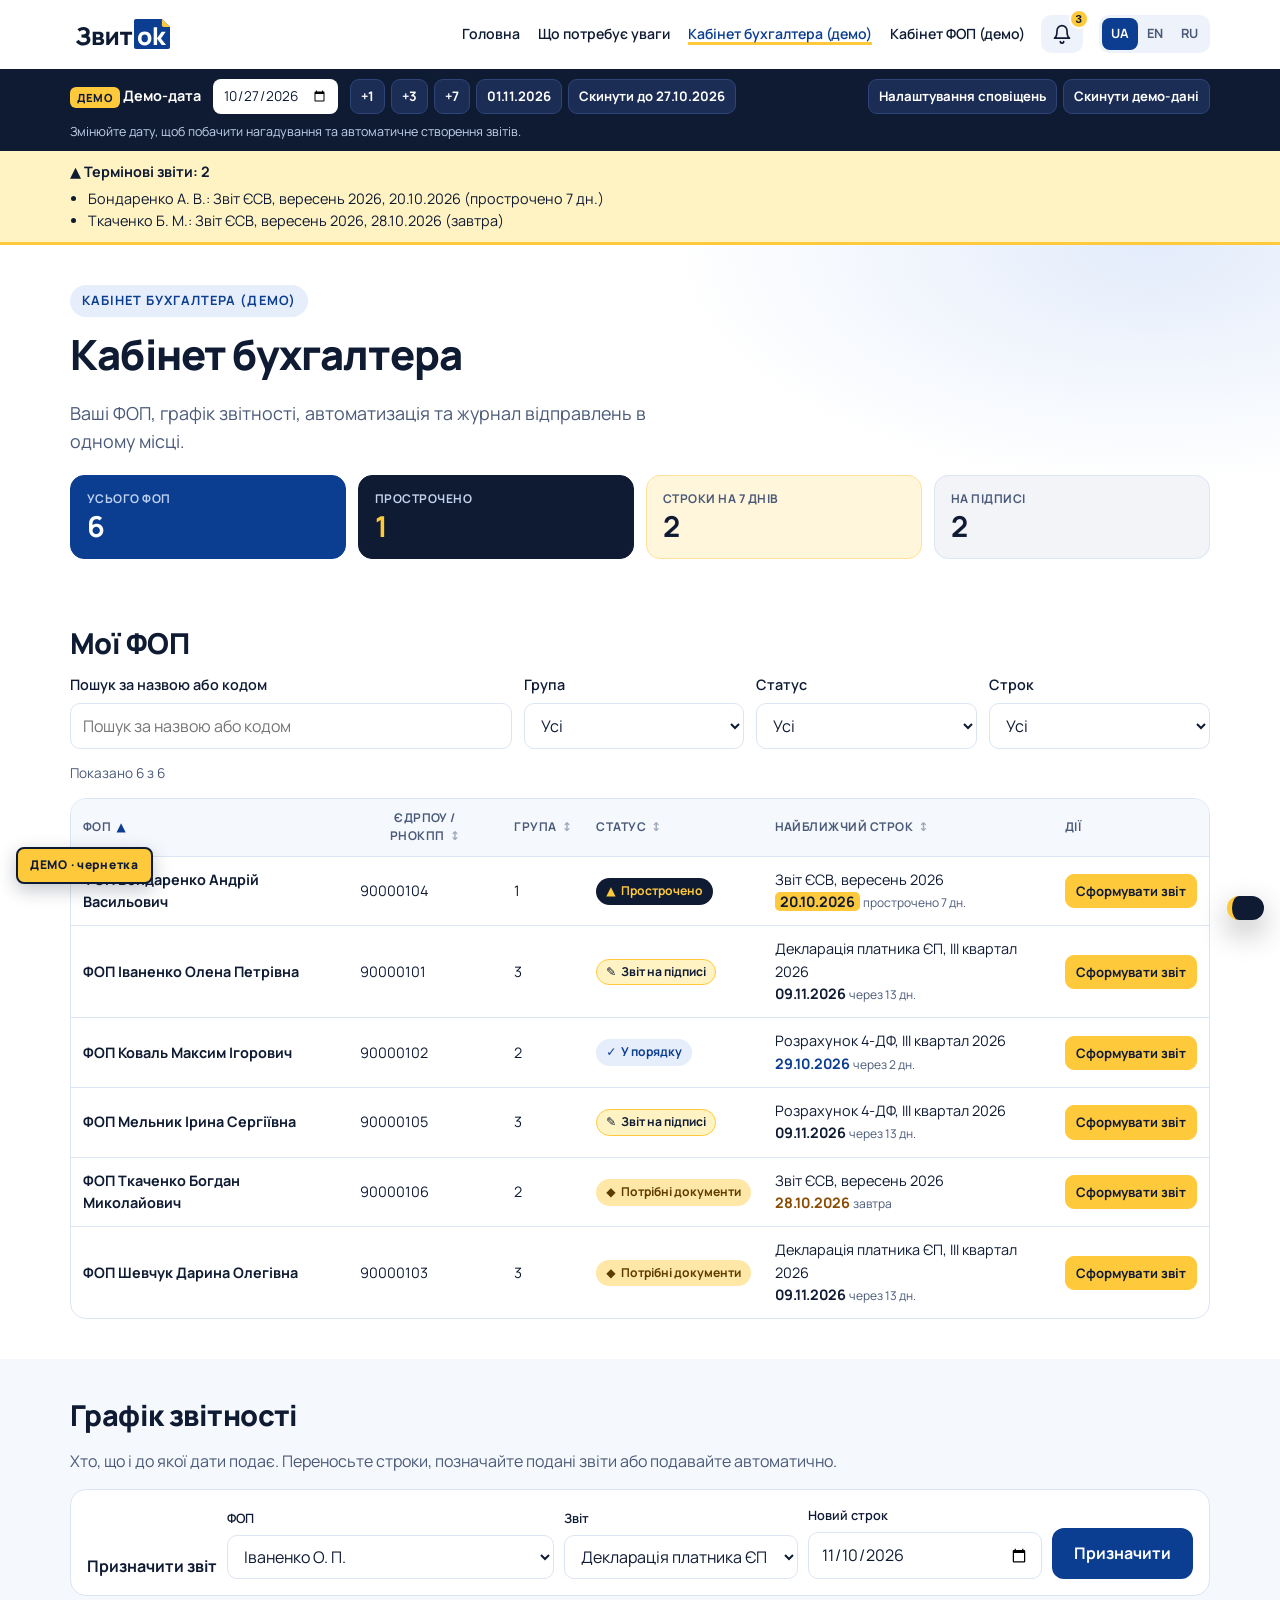
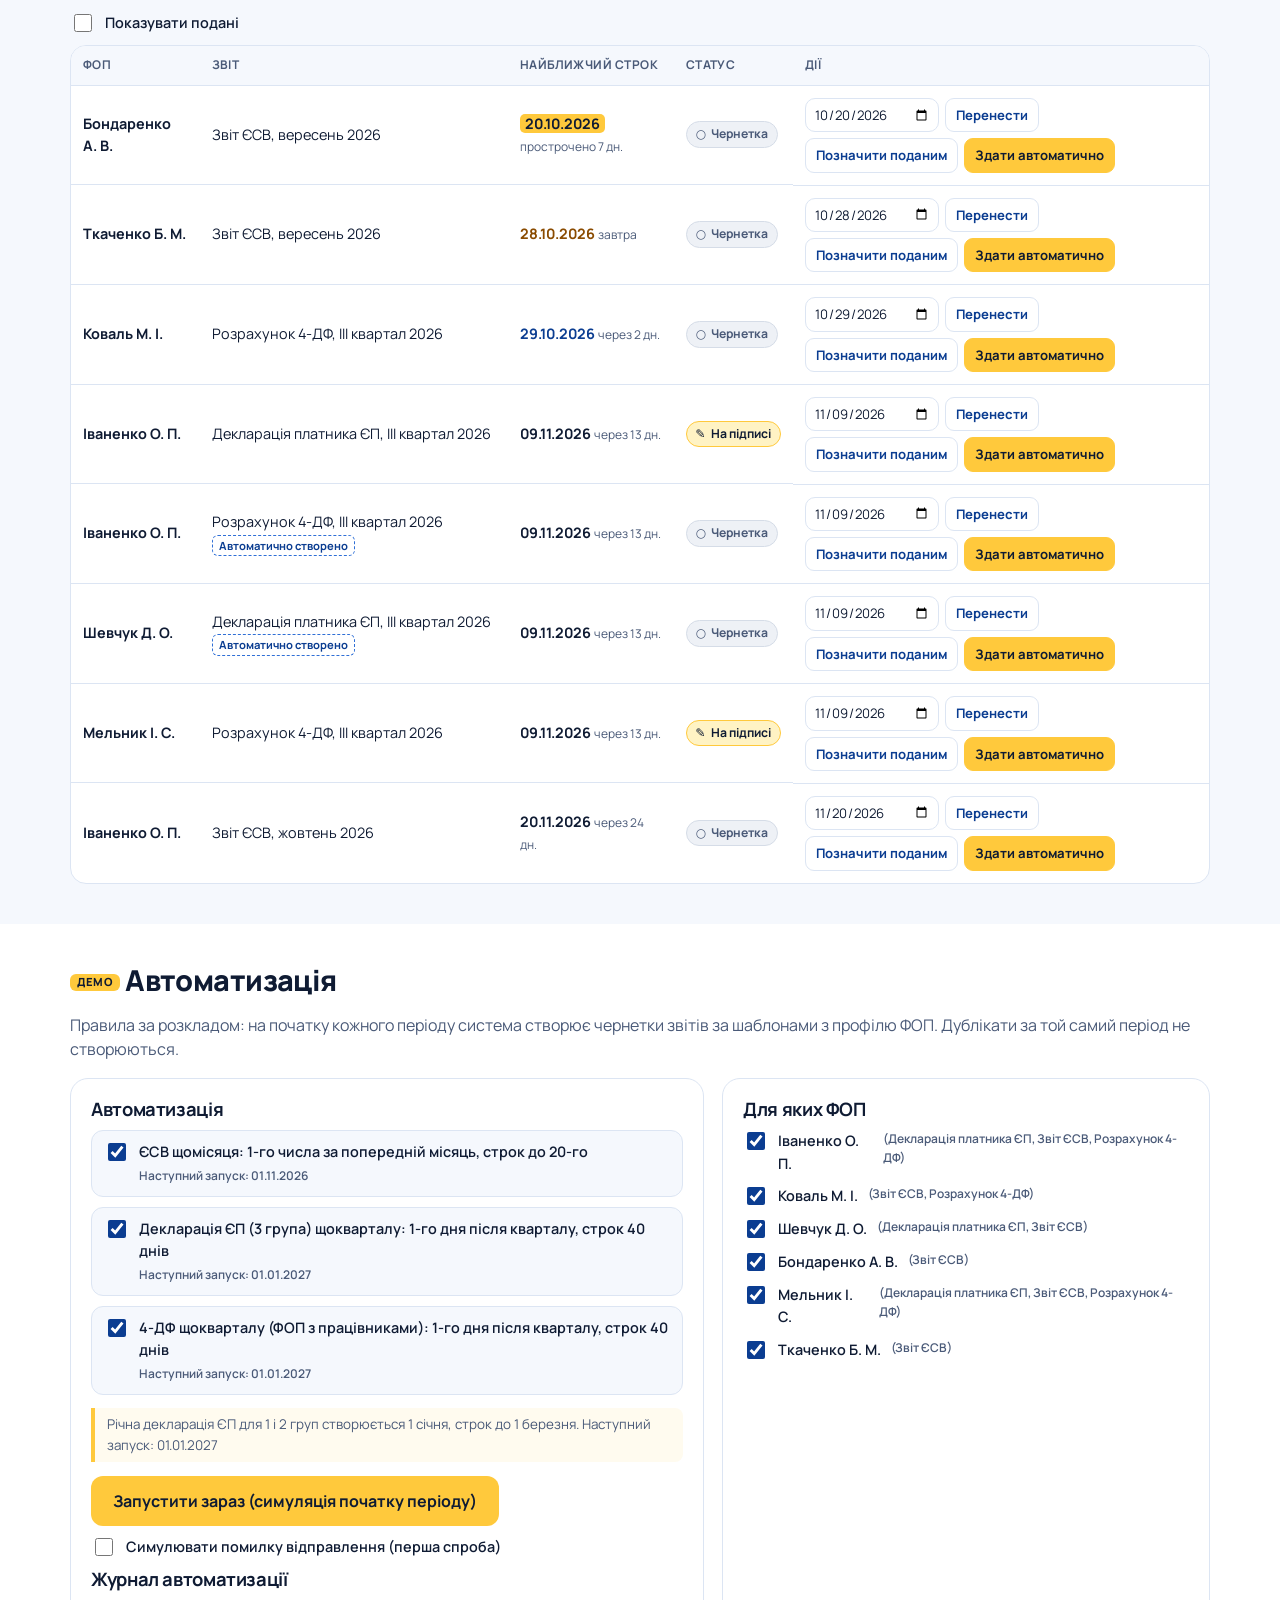
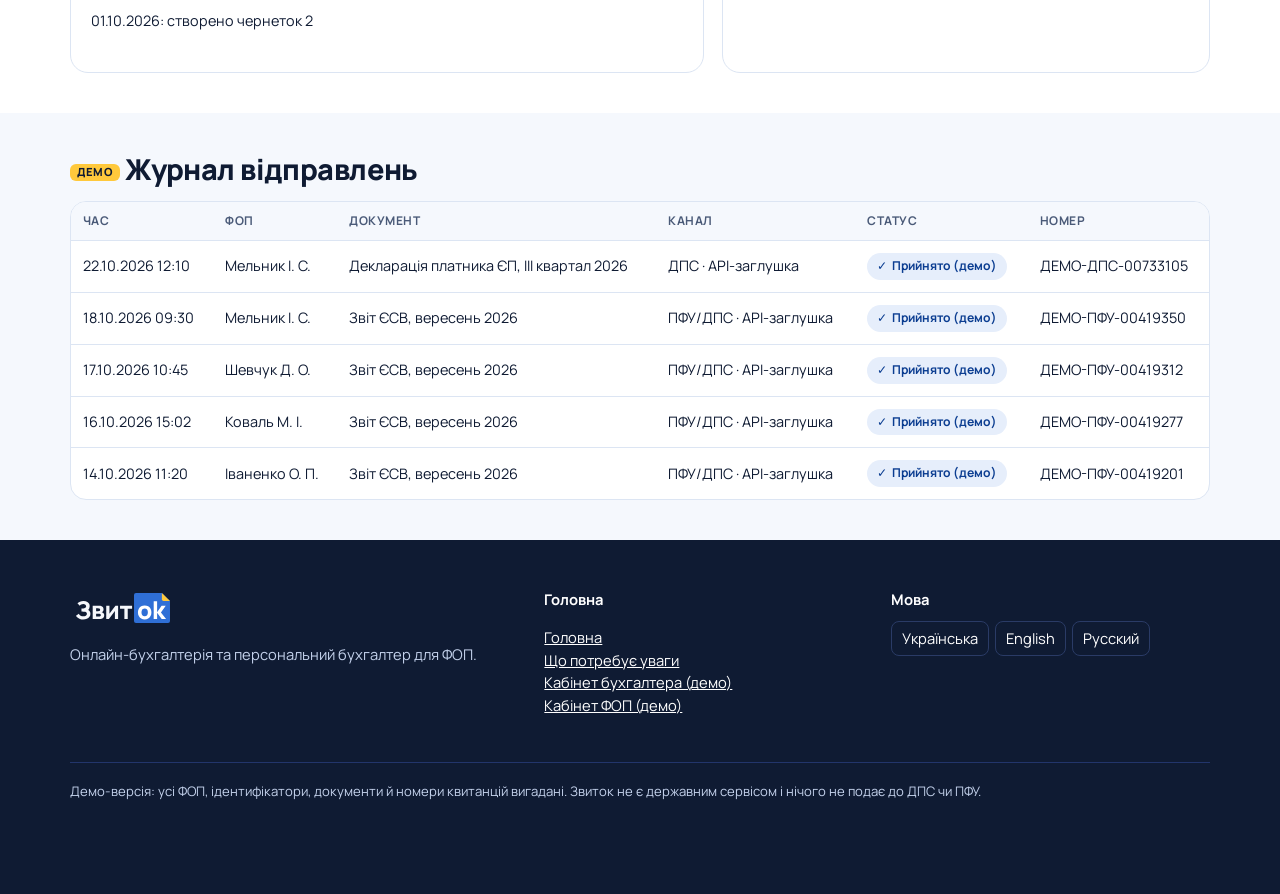
==== commit 2afca317: "Add demo document template system: editable FOP profile, generator, A4 print view" ====
--- a/accountant.html
+++ b/accountant.html
@@ -24,7 +24,7 @@
  </div>
  <p class="muted small" id="found" aria-live="polite"></p>
  <div class="tcard"><table class="dt rt" id="ftab"><thead><tr>
-  <th aria-sort="ascending" data-k="name"><button data-i18n="th_name"></button></th><th aria-sort="none" data-k="code"><button data-i18n="th_code"></button></th><th aria-sort="none" data-k="group"><button data-i18n="th_group"></button></th><th aria-sort="none" data-k="status"><button data-i18n="th_status"></button></th><th aria-sort="none" data-k="dl"><button data-i18n="th_dl"></button></th>
+  <th aria-sort="ascending" data-k="name"><button data-i18n="th_name"></button></th><th aria-sort="none" data-k="code"><button data-i18n="th_code"></button></th><th aria-sort="none" data-k="group"><button data-i18n="th_group"></button></th><th aria-sort="none" data-k="status"><button data-i18n="th_status"></button></th><th aria-sort="none" data-k="dl"><button data-i18n="th_dl"></button></th><th data-i18n="th_act"></th>
  </tr></thead><tbody></tbody></table></div>
 </div></section>
 
@@ -50,5 +50,5 @@
  <div class="tcard"><table class="dt rt" id="ltab"><thead><tr><th data-i18n="lg_time"></th><th data-i18n="lg_fop"></th><th data-i18n="lg_doc"></th><th data-i18n="lg_ch"></th><th data-i18n="lg_st"></th><th data-i18n="lg_ref"></th></tr></thead><tbody></tbody></table></div>
 </div></section>
 </main>
-<script src="i18n.js"></script><script src="cab-i18n.js"></script><script src="data.js"></script><script src="common.js"></script><script src="fopcard.js"></script><script src="accountant.js"></script>
+<script src="i18n.js"></script><script src="cab-i18n.js"></script><script src="gen-i18n.js"></script><script src="data.js"></script><script src="common.js"></script><script src="fopcard.js"></script><script src="docgen.js"></script><script src="accountant.js"></script>
 </body></html>
--- a/cabinet.css
+++ b/cabinet.css
@@ -83,3 +83,35 @@
 .okmsg{background:#E6EEFB;border-radius:12px;padding:12px;font-weight:600}
 .toast{position:fixed;right:16px;bottom:16px;z-index:90;background:var(--navy);color:#fff;padding:12px 16px;border-radius:12px;max-width:min(420px,calc(100vw - 32px));box-shadow:0 12px 30px rgba(0,0,0,.3);transform:translateY(150%);transition:transform .25s;border-left:5px solid var(--yellow)}.toast.show{transform:none}
 .cfoot{padding-bottom:80px}
+/* profile form, generation, A4 document templates */
+.abadge.gb{border-style:solid;background:#E6EEFB}
+.hrow{display:flex;flex-wrap:wrap;align-items:center;justify-content:space-between;gap:12px}.hrow h2{margin:0}
+.acts.cact{margin:10px 0 4px;display:flex;flex-wrap:wrap;gap:8px}
+.pform{display:grid;grid-template-columns:1fr 1fr;gap:4px 14px}.pform .wide{grid-column:1/-1}.pform .fld label{display:block;font-weight:600;font-size:.85rem;margin-top:6px}
+.pform .err:empty,#g-err:empty{display:none}[aria-invalid=true]{border-color:var(--blue)!important;box-shadow:0 0 0 3px #FFC93C}
+@media(max-width:560px){.pform{grid-template-columns:1fr}}
+.dlg.docv{max-width:none;width:100%;height:100%;max-height:100%;margin:0;border-radius:0;padding:0;background:#E9EEF6}
+.dvbar{position:sticky;top:0;z-index:2;display:flex;flex-wrap:wrap;gap:10px;align-items:center;justify-content:space-between;padding:12px 18px;background:var(--dark);color:#fff}
+.dvbar h2{font-size:1rem!important;margin:0;color:#fff}.dvbar .acts{display:flex;flex-wrap:wrap;gap:8px}.dvbar .btn{padding:9px 14px;font-size:.88rem}.dvbar .btn-o{background:#fff}
+.dvwrap{padding:24px 12px 48px;overflow-x:auto}
+.a4{position:relative;box-sizing:border-box;width:210mm;max-width:100%;min-height:297mm;margin:0 auto;background:#fff;color:var(--navy);padding:16mm 15mm;box-shadow:0 10px 40px rgba(11,22,48,.18);font-size:10.5pt;line-height:1.45;overflow:hidden}
+.a4 .wm{position:absolute;inset:0;display:grid;place-items:center;font-size:120pt;font-weight:800;color:rgba(11,61,145,.05);transform:rotate(-28deg);pointer-events:none}
+.a4h{display:flex;justify-content:space-between;align-items:flex-start;gap:12px;border-bottom:3px solid var(--blue);padding-bottom:10px}.a4h img{height:34px;width:auto}
+.a4w{background:var(--yellow);color:var(--navy);border:2px solid var(--navy);border-radius:6px;padding:6px 10px;font-size:9pt;text-align:right}
+.a4 h1{font-size:15pt;margin:14px 0 8px;line-height:1.25}.a4 h2{font-size:11pt!important;margin:14px 0 6px;color:var(--blue);text-transform:uppercase;letter-spacing:.04em}
+.a4 table{width:100%;border-collapse:collapse}.a4 th,.a4 td{border:1px solid #B9C8E2;padding:5px 8px;text-align:left;vertical-align:top}.a4 th{background:#F1F5FC;font-weight:600;width:42%}
+.a4m th{width:18%}.a4t.calc td{text-align:right;font-variant-numeric:tabular-nums}.a4 tr.tot th,.a4 tr.tot td{background:var(--navy);color:#fff;font-weight:800}
+.a4warn{background:#FFF3C4;border:1px solid var(--yellow);padding:6px 10px;margin-top:8px}
+.a4s{display:grid;grid-template-columns:1fr 1fr;gap:20px;margin-top:26px;font-size:9.5pt}.a4s .ln{display:block;border-bottom:1px solid var(--navy);height:26px;margin-bottom:4px}
+.a4p{margin-top:18px;font-size:8pt;color:var(--muted);border-top:1px dashed #B9C8E2;padding-top:8px}
+@media(max-width:760px){.a4{width:100%;min-height:0;padding:18px 14px;font-size:.82rem}.a4 .wm{font-size:64pt}.a4 th,.a4 td{padding:4px 6px}.a4m th{width:auto}.a4m,.a4m tbody,.a4m tr,.a4m th,.a4m td{display:block;width:auto}.a4h{flex-direction:column}.a4w{text-align:left}}
+body.dvfile{background:#E9EEF6;margin:0}
+@page{size:A4;margin:0}
+@media print{
+ body.printing>*:not(#docdlg){display:none!important}
+ body.printing #docdlg{position:static;display:block;width:auto;height:auto;max-height:none;overflow:visible;background:#fff;box-shadow:none}
+ body.printing #docdlg::backdrop{display:none}
+ .dvbar{display:none!important}.dvwrap{padding:0!important;overflow:visible}
+ .a4{box-shadow:none;margin:0;width:210mm;min-height:297mm;max-width:none}
+ .a4,.a4 *{-webkit-print-color-adjust:exact;print-color-adjust:exact}
+}
